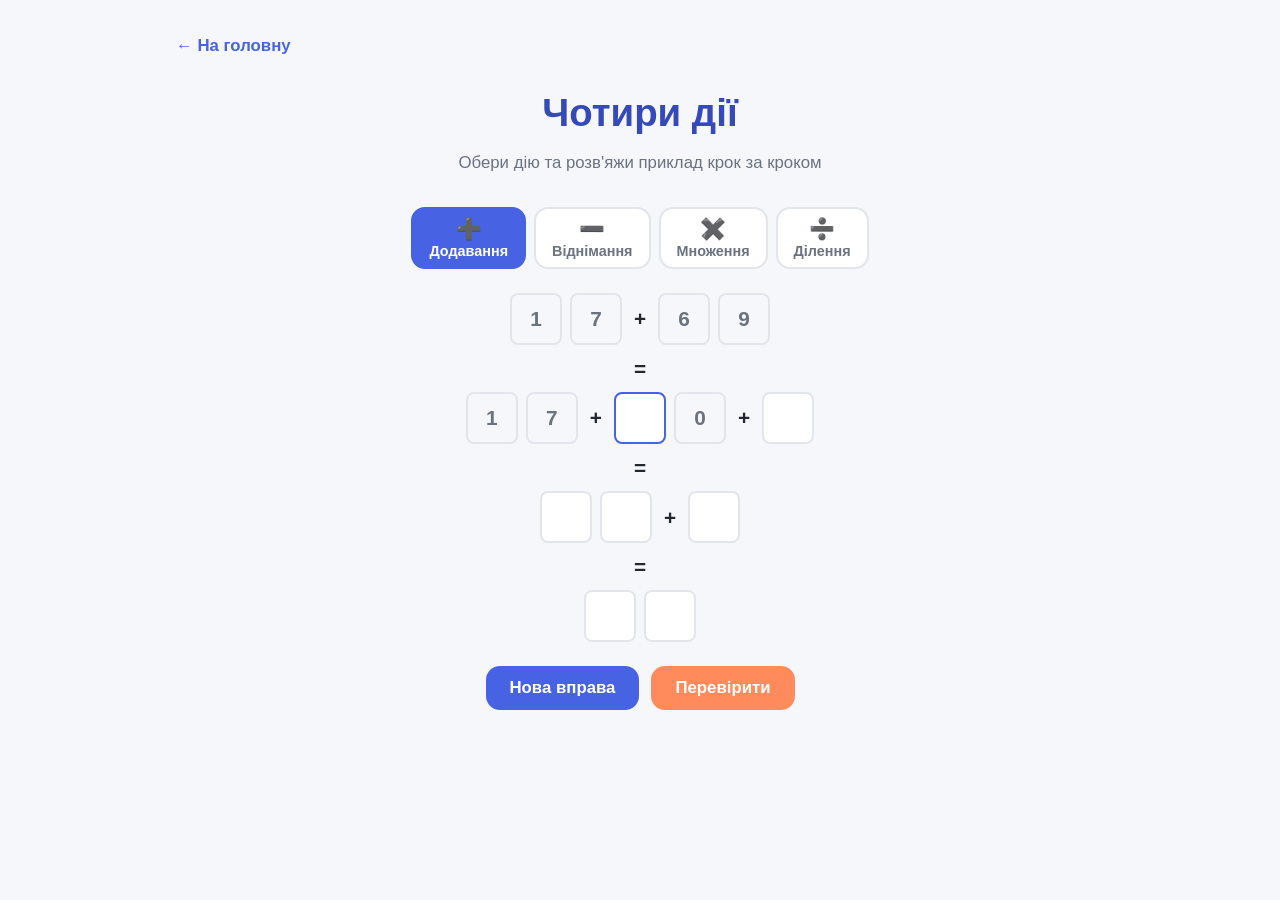
==== activities/four-operations/index.html @ b74e0dc1 "Add four-operations activity and extract reusable equation/tab framework First real activity: tabbed" ====
<!DOCTYPE html>
<html lang="uk">
<head>
  <meta charset="UTF-8">
  <meta name="viewport" content="width=device-width, initial-scale=1, viewport-fit=cover">
  <meta name="apple-mobile-web-app-capable" content="yes">
  <meta name="theme-color" content="#4763e4">
  <title>Чотири дії</title>
  <link rel="stylesheet" href="../../assets/css/main.css">
</head>
<body>
  <div class="page">
    <a class="back-link" href="../../index.html">← На головну</a>
    <header class="site-header">
      <h1>Чотири дії</h1>
      <p>Обери дію та розв'яжи приклад крок за кроком</p>
    </header>

    <div class="op-tabs" role="tablist">
      <button class="op-tab is-active" type="button" data-op="add">➕<span>Додавання</span></button>
      <button class="op-tab" type="button" data-op="sub">➖<span>Віднімання</span></button>
      <button class="op-tab" type="button" data-op="mul">✖️<span>Множення</span></button>
      <button class="op-tab" type="button" data-op="div">➗<span>Ділення</span></button>
    </div>

    <section class="op-panel" id="panel-add" data-op-panel="add">
      <div class="equation">
        <div class="equation-row">
          <input class="digit-input is-readonly" type="text" readonly data-role="add-a-tens">
          <input class="digit-input is-readonly" type="text" readonly data-role="add-a-ones">
          <span class="operator">+</span>
          <input class="digit-input is-readonly" type="text" readonly data-role="add-b-tens">
          <input class="digit-input is-readonly" type="text" readonly data-role="add-b-ones">
        </div>
        <div class="operator">=</div>
        <div class="equation-row">
          <input class="digit-input is-readonly" type="text" readonly data-role="add-a-tens-2">
          <input class="digit-input is-readonly" type="text" readonly data-role="add-a-ones-2">
          <span class="operator">+</span>
          <input class="digit-input" type="text" inputmode="numeric" maxlength="1" data-field="add-decomp-tens">
          <input class="digit-input is-readonly" type="text" readonly value="0">
          <span class="operator">+</span>
          <input class="digit-input" type="text" inputmode="numeric" maxlength="1" data-field="add-decomp-ones">
        </div>
        <div class="operator">=</div>
        <div class="equation-row">
          <input class="digit-input" type="text" inputmode="numeric" maxlength="1" data-field="add-sum-tens">
          <input class="digit-input" type="text" inputmode="numeric" maxlength="1" data-field="add-sum-ones">
          <span class="operator">+</span>
          <input class="digit-input" type="text" inputmode="numeric" maxlength="1" data-field="add-ones-again">
        </div>
        <div class="operator">=</div>
        <div class="equation-row">
          <input class="digit-input" type="text" inputmode="numeric" maxlength="1" data-field="add-result-tens">
          <input class="digit-input" type="text" inputmode="numeric" maxlength="1" data-field="add-result-ones">
        </div>
      </div>
    </section>

    <section class="op-panel is-hidden" id="panel-sub" data-op-panel="sub">
      <div class="equation">
        <div class="equation-row">
          <input class="digit-input is-readonly" type="text" readonly data-role="sub-a-tens">
          <input class="digit-input is-readonly" type="text" readonly data-role="sub-a-ones">
          <span class="operator">−</span>
          <input class="digit-input is-readonly" type="text" readonly data-role="sub-b-tens">
          <input class="digit-input is-readonly" type="text" readonly data-role="sub-b-ones">
        </div>
        <div class="operator">=</div>
        <div class="equation-row">
          <input class="digit-input is-readonly" type="text" readonly data-role="sub-a-tens-2">
          <input class="digit-input is-readonly" type="text" readonly data-role="sub-a-ones-2">
          <span class="operator">−</span>
          <input class="digit-input" type="text" inputmode="numeric" maxlength="1" data-field="sub-decomp-tens">
          <input class="digit-input is-readonly" type="text" readonly value="0">
          <span class="operator">−</span>
          <input class="digit-input" type="text" inputmode="numeric" maxlength="1" data-field="sub-decomp-ones">
        </div>
        <div class="operator">=</div>
        <div class="equation-row">
          <input class="digit-input" type="text" inputmode="numeric" maxlength="1" data-field="sub-sum-tens">
          <input class="digit-input" type="text" inputmode="numeric" maxlength="1" data-field="sub-sum-ones">
          <span class="operator">−</span>
          <input class="digit-input" type="text" inputmode="numeric" maxlength="1" data-field="sub-ones-again">
        </div>
        <div class="operator">=</div>
        <div class="equation-row">
          <input class="digit-input" type="text" inputmode="numeric" maxlength="1" data-field="sub-result-tens">
          <input class="digit-input" type="text" inputmode="numeric" maxlength="1" data-field="sub-result-ones">
        </div>
      </div>
    </section>

    <section class="op-panel is-hidden" id="panel-mul" data-op-panel="mul">
      <div class="equation">
        <div class="equation-row">
          <span class="operand" data-role="mul-x"></span>
          <span class="operator">×</span>
          <span class="operand" data-role="mul-y"></span>
          <span class="operator">=</span>
          <input class="digit-input" type="text" inputmode="numeric" maxlength="1" data-field="mul-result-tens">
          <input class="digit-input" type="text" inputmode="numeric" maxlength="1" data-field="mul-result-ones">
        </div>
      </div>
    </section>

    <section class="op-panel is-hidden" id="panel-div" data-op-panel="div">
      <div class="equation">
        <div class="equation-row">
          <span class="operand" data-role="div-dividend"></span>
          <span class="operator">÷</span>
          <span class="operand" data-role="div-divisor"></span>
          <span class="operator">=</span>
          <input class="digit-input" type="text" inputmode="numeric" maxlength="1" data-field="div-quotient">
        </div>
      </div>
    </section>

    <div class="btn-row">
      <button class="btn btn-primary" id="generateBtn">Нова вправа</button>
      <button class="btn btn-secondary" id="checkBtn">Перевірити</button>
    </div>

    <div id="feedback" class="feedback"></div>
  </div>

  <script src="../../assets/js/main.js"></script>
  <script src="script.js"></script>
</body>
</html>
---- assets/css/main.css ----
/*
  Shared design tokens + components for all activities and the index page.
  Extend this file when a pattern is reused across 2+ activities; keep true
  one-offs in the activity's own stylesheet instead.
*/

:root {
  /* Color */
  --color-bg: #f5f7fb;
  --color-surface: #ffffff;
  --color-text: #23272f;
  --color-text-muted: #6b7280;
  --color-border: #e2e5ec;

  --color-primary: #4763e4;
  --color-primary-dark: #3549b8;
  --color-accent: #ff8a5c;

  --color-success: #2f9e44;
  --color-success-bg: #ebfbee;
  --color-error: #e03131;
  --color-error-bg: #fff0f0;

  /* Spacing scale */
  --space-1: 4px;
  --space-2: 8px;
  --space-3: 12px;
  --space-4: 16px;
  --space-5: 24px;
  --space-6: 32px;
  --space-7: 48px;

  /* Radius / shadow */
  --radius-sm: 8px;
  --radius-md: 14px;
  --radius-lg: 22px;
  --shadow-sm: 0 2px 6px rgba(20, 24, 40, 0.06);
  --shadow-md: 0 10px 24px rgba(20, 24, 40, 0.12);

  /* Type */
  --font-size-sm: 0.9rem;
  --font-size-base: 1.05rem;
  --font-size-lg: 1.3rem;
  --font-size-xl: 1.8rem;
  --font-size-2xl: 2.4rem;

  /* Touch */
  --touch-target-min: 44px;
}

* {
  box-sizing: border-box;
}

html,
body {
  margin: 0;
  padding: 0;
}

body {
  font-family: -apple-system, BlinkMacSystemFont, "Segoe UI", Roboto, sans-serif;
  background: var(--color-bg);
  color: var(--color-text);
  font-size: var(--font-size-base);
  line-height: 1.5;
  -webkit-touch-callout: none;
  -webkit-tap-highlight-color: transparent;
}

.page {
  max-width: 960px;
  margin: 0 auto;
  padding: var(--space-5) var(--space-4) var(--space-7);
}

.site-header {
  text-align: center;
  margin-bottom: var(--space-6);
}

.site-header h1 {
  font-size: var(--font-size-2xl);
  margin: 0 0 var(--space-2);
  color: var(--color-primary-dark);
}

.site-header p {
  color: var(--color-text-muted);
  margin: 0;
}

.back-link {
  display: inline-flex;
  align-items: center;
  gap: var(--space-1);
  color: var(--color-primary);
  text-decoration: none;
  font-weight: 600;
  margin-bottom: var(--space-4);
  min-height: var(--touch-target-min);
}

.section-title {
  font-size: var(--font-size-lg);
  margin: var(--space-6) 0 var(--space-4);
  color: var(--color-text);
}

.section-hint {
  color: var(--color-text-muted);
  font-size: var(--font-size-sm);
  margin-top: calc(-1 * var(--space-3));
  margin-bottom: var(--space-4);
}

/* Activity grid + cards */

.activities-grid {
  display: grid;
  grid-template-columns: repeat(auto-fill, minmax(260px, 1fr));
  gap: var(--space-4);
}

.card {
  display: block;
  background: var(--color-surface);
  border-radius: var(--radius-lg);
  padding: var(--space-5);
  box-shadow: var(--shadow-sm);
  text-decoration: none;
  color: var(--color-text);
  transition: transform 0.15s ease, box-shadow 0.15s ease;
}

.card:hover,
.card:focus-visible {
  transform: translateY(-2px);
  box-shadow: var(--shadow-md);
}

.card h3 {
  margin: 0 0 var(--space-2);
  font-size: var(--font-size-lg);
}

.card p {
  margin: 0 0 var(--space-3);
  color: var(--color-text-muted);
  font-size: var(--font-size-sm);
}

.card-badges {
  display: flex;
  flex-wrap: wrap;
  gap: var(--space-1);
}

.badge {
  display: inline-block;
  background: var(--color-bg);
  border: 1px solid var(--color-border);
  border-radius: 999px;
  padding: 2px 10px;
  font-size: var(--font-size-sm);
  color: var(--color-text-muted);
}

.empty-state {
  color: var(--color-text-muted);
  font-style: italic;
  padding: var(--space-4) 0;
}

/* Buttons */

.btn {
  display: inline-flex;
  align-items: center;
  justify-content: center;
  gap: var(--space-2);
  min-height: var(--touch-target-min);
  padding: 12px 24px;
  font-size: var(--font-size-base);
  font-weight: 700;
  border: none;
  border-radius: var(--radius-md);
  cursor: pointer;
  transition: transform 0.15s ease, box-shadow 0.15s ease, opacity 0.15s ease;
}

.btn:active {
  transform: translateY(1px);
}

.btn:disabled {
  opacity: 0.5;
  cursor: not-allowed;
}

.btn-primary {
  background: var(--color-primary);
  color: white;
}

.btn-secondary {
  background: var(--color-accent);
  color: white;
}

.btn-row {
  display: flex;
  flex-wrap: wrap;
  gap: var(--space-3);
  justify-content: center;
  margin-top: var(--space-5);
}

/* Digit-box equation input, shared by activities using the place-value pattern */

.digit-input {
  width: 52px;
  height: 52px;
  min-width: var(--touch-target-min);
  min-height: var(--touch-target-min);
  font-size: var(--font-size-lg);
  text-align: center;
  border: 2px solid var(--color-border);
  border-radius: var(--radius-sm);
  margin: 0 4px;
  background: var(--color-surface);
  font-weight: 700;
  color: var(--color-text);
}

.digit-input:focus {
  outline: none;
  border-color: var(--color-primary);
}

.digit-input.is-readonly {
  background: var(--color-bg);
  color: var(--color-text-muted);
}

.digit-input.is-valid {
  border-color: var(--color-success);
  background: var(--color-success-bg);
}

.digit-input.is-invalid {
  border-color: var(--color-error);
  background: var(--color-error-bg);
  animation: shake 0.4s;
}

@keyframes shake {
  0%,
  100% {
    transform: translateX(0);
  }
  25% {
    transform: translateX(-4px);
  }
  75% {
    transform: translateX(4px);
  }
}

.operator {
  font-weight: 700;
  margin: 0 var(--space-2);
  font-size: var(--font-size-lg);
}

/* Feedback */

.feedback {
  text-align: center;
  margin-top: var(--space-4);
  font-size: var(--font-size-lg);
  font-weight: 700;
  min-height: 32px;
}

.feedback--success {
  color: var(--color-success);
}

.feedback--error {
  color: var(--color-error);
}

.legacy-note {
  color: var(--color-text-muted);
  font-size: var(--font-size-sm);
}

.is-hidden {
  display: none;
}

/* Operation tabs, for exercises that offer multiple operation modes on one page */

.op-tabs {
  display: flex;
  flex-wrap: wrap;
  gap: var(--space-2);
  justify-content: center;
  margin-bottom: var(--space-5);
}

.op-tab {
  display: flex;
  flex-direction: column;
  align-items: center;
  gap: 2px;
  min-width: var(--touch-target-min);
  min-height: var(--touch-target-min);
  padding: var(--space-2) var(--space-4);
  font-size: var(--font-size-lg);
  border: 2px solid var(--color-border);
  border-radius: var(--radius-md);
  background: var(--color-surface);
  color: var(--color-text);
  cursor: pointer;
}

.op-tab span {
  font-size: var(--font-size-sm);
  font-weight: 600;
  color: var(--color-text-muted);
}

.op-tab.is-active {
  border-color: var(--color-primary);
  background: var(--color-primary);
  color: white;
}

.op-tab.is-active span {
  color: white;
}

/* Multi-step equation layout, for the place-value decomposition pattern */

.equation {
  display: flex;
  flex-direction: column;
  align-items: center;
  gap: var(--space-2);
  margin: var(--space-5) 0;
}

.equation-row {
  display: flex;
  align-items: center;
  flex-wrap: wrap;
  justify-content: center;
}

.operand {
  font-size: var(--font-size-lg);
  font-weight: 700;
  margin: 0 var(--space-1);
}
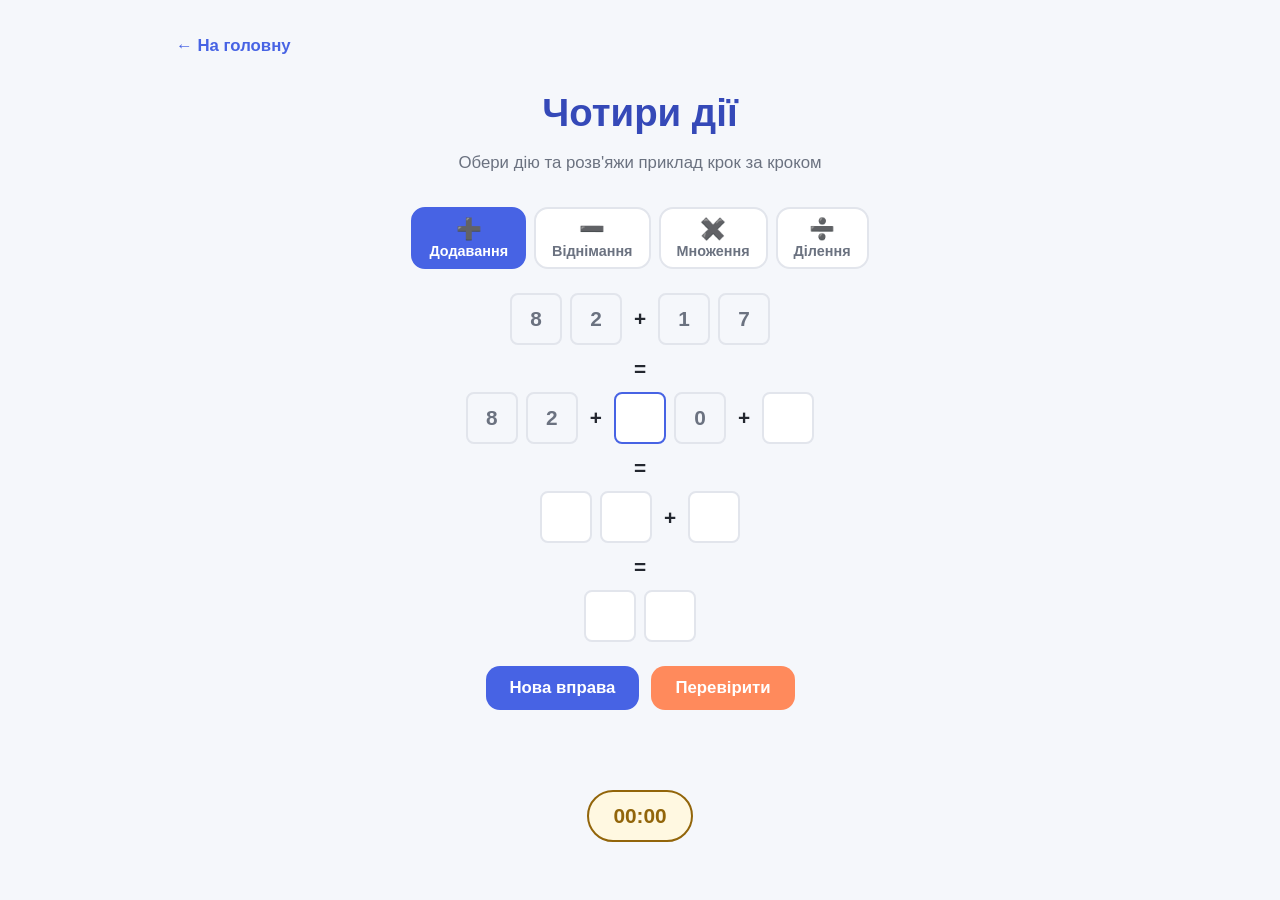
==== commit c04ccfae: "Add reusable stopwatch component Shows how long the learner has been working: yellow by default, tur" ====
--- a/activities/four-operations/index.html
+++ b/activities/four-operations/index.html
@@ -122,6 +122,8 @@
     </div>
 
     <div id="feedback" class="feedback"></div>
+
+    <div class="stopwatch" id="stopwatch">00:00</div>
   </div>
 
   <script src="../../assets/js/main.js"></script>
--- a/assets/css/main.css
+++ b/assets/css/main.css
@@ -20,6 +20,8 @@
   --color-success-bg: #ebfbee;
   --color-error: #e03131;
   --color-error-bg: #fff0f0;
+  --color-warning: #92650a;
+  --color-warning-bg: #fff8e1;
 
   /* Spacing scale */
   --space-1: 4px;
@@ -364,3 +366,29 @@
   font-weight: 700;
   margin: 0 var(--space-1);
 }
+
+/* Stopwatch, for activities that show how long the learner has been working */
+
+.stopwatch {
+  display: flex;
+  align-items: center;
+  justify-content: center;
+  width: fit-content;
+  min-height: var(--touch-target-min);
+  margin: var(--space-6) auto 0;
+  padding: var(--space-2) var(--space-5);
+  border: 2px solid var(--color-warning);
+  border-radius: 999px;
+  background: var(--color-warning-bg);
+  color: var(--color-warning);
+  font-size: var(--font-size-lg);
+  font-weight: 700;
+  font-variant-numeric: tabular-nums;
+  transition: background 0.3s ease, color 0.3s ease, border-color 0.3s ease;
+}
+
+.stopwatch.is-complete {
+  border-color: var(--color-success);
+  background: var(--color-success-bg);
+  color: var(--color-success);
+}
